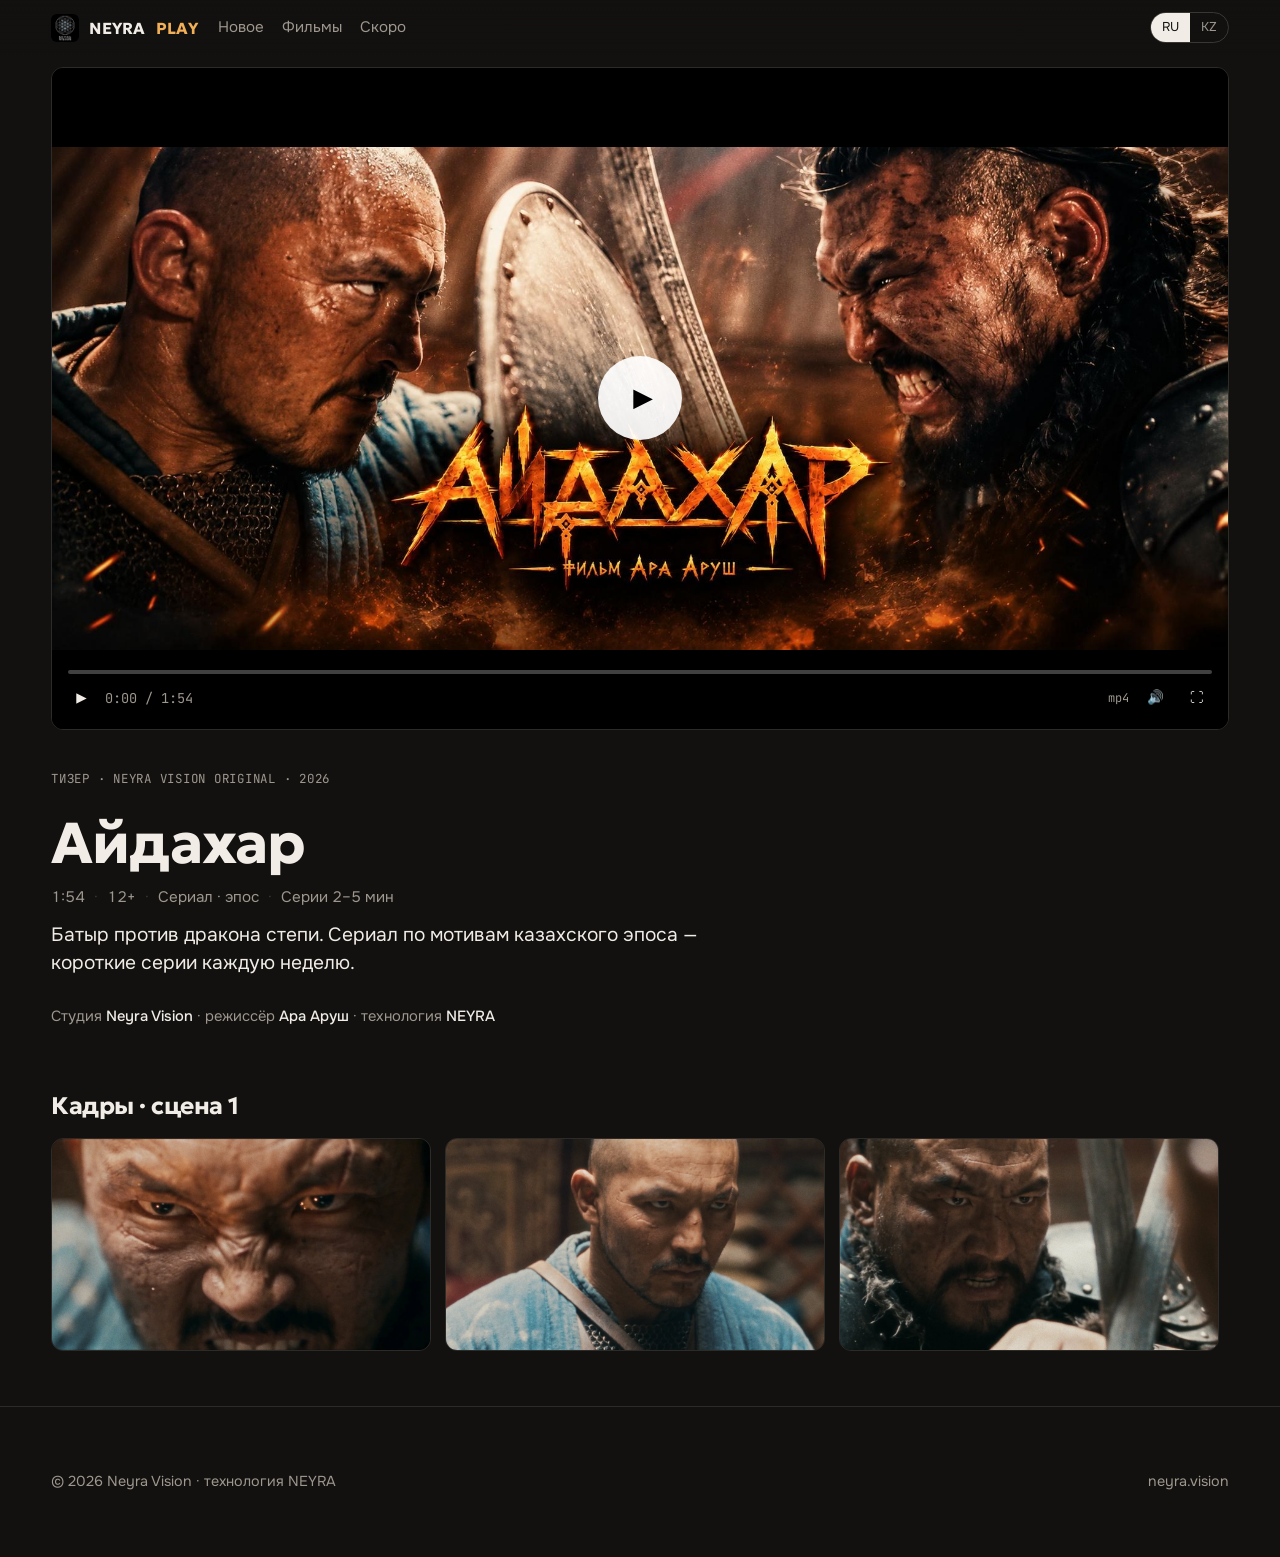
==== t/aidahar/index.html @ a883159a "01: прототип play.neyra.vision — главная, тайтлы Степной код и Айдахар, плеер HLS/mp4, RU/KZ Co-Auth" ====
<!doctype html>
<html lang="ru">
<head>
<meta charset="utf-8">
<meta name="viewport" content="width=device-width, initial-scale=1">
<title>Айдахар — тизер · Neyra Play</title>
<meta name="description" content="Тизер сериала «Айдахар» — смотреть онлайн на Neyra Play.">
<meta name="theme-color" content="#121110">
<meta property="og:title" content="Айдахар — тизер"><meta property="og:image" content="https://play.neyra.vision/media/aidahar/poster.jpg">
<link rel="icon" href="../../assets/favicon-64.png">
<link rel="preconnect" href="https://fonts.gstatic.com" crossorigin>
<link rel="stylesheet" href="../../assets/play.css">
</head>
<body>
<header class="top">
  <a class="top__logo" href="../../"><img src="../../assets/logo-nv-512.png" alt="" width="28" height="28">NEYRA <span>PLAY</span></a>
  <nav><a href="../../#novoe" data-ru="Новое" data-kz="Жаңа">Новое</a><a href="../../#filmy" data-ru="Фильмы" data-kz="Фильмдер">Фильмы</a><a href="../../#skoro" data-ru="Скоро" data-kz="Жақында">Скоро</a></nav>
  <div class="top__right"><div class="lang" role="group" aria-label="Язык"><button data-l="ru" aria-pressed="true">RU</button><button data-l="kz" aria-pressed="false">KZ</button></div></div>
</header>
<main class="wrap" style="padding-top:12px">
  <div class="player paused" data-slug="aidahar" data-mp4="../../media/aidahar/teaser.mp4">
    <video playsinline preload="metadata" poster="../../media/aidahar/poster.jpg" width="1280" height="720"></video>
    <div class="player__big"><i>▶</i></div>
    <div class="player__ui"><div class="player__bar"><i></i></div>
      <div class="player__ctl"><button data-act="play" aria-label="Играть">▶</button><span class="time">0:00 / 1:54</span><span class="sp"></span><span class="player__q">mp4</span><button data-act="mute" aria-label="Звук">🔊</button><button data-act="full" aria-label="На весь экран">⛶</button></div>
    </div>
  </div>
  <section style="padding-block:28px 8px; display:grid; gap:12px; max-width:62ch">
    <p class="mono">Тизер · Neyra Vision Original · 2026</p>
    <h1 style="font-size:clamp(2rem,1.4rem + 3vw,3.6rem)">Айдахар</h1>
    <ul class="meta num"><li>1:54</li><li>12+</li><li data-ru="Сериал · эпос" data-kz="Сериал · эпос">Сериал · эпос</li><li data-ru="Серии 2–5 мин" data-kz="2–5 мин сериялар">Серии 2–5 мин</li></ul>
    <p class="logline" data-ru="Батыр против дракона степи. Сериал по мотивам казахского эпоса — короткие серии каждую неделю." data-kz="Батыр дала айдаһарына қарсы. Қазақ эпосы негізіндегі сериал — апта сайын қысқа сериялар.">Батыр против дракона степи. Сериал по мотивам казахского эпоса — короткие серии каждую неделю.</p>
    <p class="credits-line"><span data-ru="Студия" data-kz="Студия">Студия</span> <b>Neyra Vision</b> · <span data-ru="режиссёр" data-kz="режиссер">режиссёр</span> <b>Ара Аруш</b> · <span data-ru="технология" data-kz="технологиясы">технология</span> <b>NEYRA</b></p>
  </section>
  <section id="kadry" class="row-section">
    <div class="row-head"><h2 data-ru="Кадры · сцена 1" data-kz="Кадрлар · 1-көрініс">Кадры · сцена 1</h2></div>
    <div class="row">
      <div class="card"><div class="card__frame"><img src="../../media/aidahar/s1-kadr-1.jpg" width="1280" height="720" alt="" loading="lazy"></div></div>
      <div class="card"><div class="card__frame"><img src="../../media/aidahar/s1-kadr-3.jpg" width="1280" height="720" alt="" loading="lazy"></div></div>
      <div class="card"><div class="card__frame"><img src="../../media/aidahar/s1-kadr-5.jpg" width="1280" height="720" alt="" loading="lazy"></div></div>
    </div>
  </section>
</main>
<footer><span>© 2026 Neyra Vision · <span data-ru="технология" data-kz="технологиясы">технология</span> NEYRA</span><span><a href="https://neyra.vision/">neyra.vision</a></span></footer>
<script src="../../assets/play.js" defer></script>
</body>
</html>
---- assets/play.css ----
/* play.neyra.vision · токены и вёрстка · 13.10.2026 */
@import url('https://fonts.googleapis.com/css2?family=Geologica:wght@500;700&family=Onest:wght@400;500;600&family=JetBrains+Mono:wght@400;500&display=swap');
:root{
  --bg:#121110; --bg-2:#1a1917; --surface:#201f1c; --line:#2d2b27; --line-strong:#3a3733;
  --text:#f1ede6; --muted:#9d978d; --dim:#6c675f;
  --accent:oklch(0.80 0.13 72); --accent-ink:#1a1510;
  --disp:Geologica,Onest,sans-serif; --body:Onest,system-ui,sans-serif; --mono:"JetBrains Mono",ui-monospace,monospace;
  --ease:cubic-bezier(0.16,1,0.3,1); --gutter:clamp(1rem,4vw,3.5rem); --r:12px;
  color-scheme:dark;
}
*{ box-sizing:border-box }
html{ scroll-behavior:smooth } @media (pointer:fine){ html{ overscroll-behavior:none } }
body{ margin:0; background:var(--bg); color:var(--text); font:400 16px/1.5 var(--body); -webkit-font-smoothing:antialiased }
a{ color:inherit; text-decoration:none }
img,video{ display:block; max-width:100% }
h1,h2,h3{ margin:0; font-family:var(--disp); letter-spacing:-0.02em; line-height:1.05; text-wrap:balance }
.wrap{ width:min(100% - 2*var(--gutter),1440px); margin-inline:auto }
.mono{ font-family:var(--mono); font-size:.78rem; letter-spacing:.06em; text-transform:uppercase; color:var(--muted) }
.num{ font-variant-numeric:tabular-nums }
::selection{ background:var(--accent); color:var(--accent-ink) }
:focus-visible{ outline:2px solid var(--accent); outline-offset:3px }

/* шапка */
.top{ position:sticky; top:0; z-index:30; display:flex; align-items:center; gap:20px; padding:12px var(--gutter); background:linear-gradient(to bottom,rgba(18,17,16,.95),rgba(18,17,16,.6) 70%,transparent); }
.top__logo{ display:flex; align-items:center; gap:10px; font:700 1rem var(--disp); letter-spacing:.02em }
.top__logo img{ width:28px; height:28px; border-radius:6px }
.top__logo span{ color:var(--accent) }
.top nav{ display:flex; gap:18px; font-size:.95rem; color:var(--muted) } .top nav a:hover{ color:var(--text) }
.top__right{ margin-left:auto; display:flex; gap:10px; align-items:center }
.lang{ display:flex; border:1px solid var(--line-strong); border-radius:999px; overflow:hidden; font-size:.8rem }
.lang button{ all:unset; cursor:pointer; padding:5px 11px; color:var(--muted) } .lang button[aria-pressed=true]{ background:var(--text); color:var(--bg) }
@media (max-width:700px){ .top nav{ display:none } }

/* кнопки */
.btn{ display:inline-flex; align-items:center; gap:.5em; min-height:44px; padding:.6em 1.3em; border-radius:999px; border:1px solid transparent; font:600 .95rem var(--body); cursor:pointer; transition:transform .2s var(--ease),background .2s }
.btn:active{ transform:scale(.97) }
.btn--main{ background:var(--accent); color:var(--accent-ink) }
.btn--ghost{ background:rgba(255,255,255,.08); color:var(--text); border-color:rgba(255,255,255,.18) }
.btn--ghost:hover{ background:rgba(255,255,255,.14) }

/* первый экран тайтла */
.hero{ position:relative; min-height:82svh; display:grid; align-content:end; overflow:hidden; margin-top:-64px }
.hero__art{ position:absolute; inset:0 } .hero__art img,.hero__art video{ width:100%; height:100%; object-fit:cover; object-position:center 30% }
.hero__art::after{ content:""; position:absolute; inset:0; background:linear-gradient(to top,var(--bg) 0%,color-mix(in oklch,var(--bg) 70%,transparent) 30%,transparent 60%),linear-gradient(to right,color-mix(in oklch,var(--bg) 65%,transparent),transparent 65%) }
.hero__body{ position:relative; padding-block:0 clamp(2rem,6vh,4rem); display:grid; gap:14px; max-width:60ch }
.hero h1{ font-size:clamp(2.6rem,1.4rem + 6vw,6rem); font-weight:700; text-transform:uppercase; letter-spacing:.01em; line-height:.95 }
.meta{ display:flex; flex-wrap:wrap; list-style:none; margin:0; padding:0; color:var(--muted); font-size:.95rem }
.meta li+li::before{ content:"·"; margin-inline:.6em; color:var(--line-strong) }
.logline{ margin:0; font-size:clamp(1rem,.95rem + .35vw,1.2rem); max-width:52ch; text-wrap:pretty }
.actions{ display:flex; flex-wrap:wrap; gap:.6rem; margin-top:.3rem }
.credits-line{ color:var(--muted); font-size:.92rem } .credits-line b{ color:var(--text); font-weight:500 }

/* ряды */
section.row-section{ padding-block:clamp(1.6rem,4vw,2.8rem) }
.row-head{ display:flex; align-items:baseline; gap:14px; margin-bottom:14px }
.row-head h2{ font-size:clamp(1.15rem,1rem + .8vw,1.5rem) } .row-head a{ color:var(--muted); font-size:.9rem }
.row{ display:grid; grid-auto-flow:column; grid-auto-columns:min(74vw,380px); gap:14px; overflow-x:auto; scroll-snap-type:x mandatory; scroll-padding-inline:var(--gutter); padding:4px var(--gutter) 10px; margin-inline:calc(-1*var(--gutter)); scrollbar-width:none }
.row::-webkit-scrollbar{ display:none }
.row>*{ scroll-snap-align:start }
.card{ display:grid; gap:.55rem; color:inherit }
.card__frame{ position:relative; aspect-ratio:16/9; background:var(--surface); border-radius:var(--r); overflow:hidden; border:1px solid var(--line) }
.card__frame img{ width:100%; height:100%; object-fit:cover; transition:transform .7s var(--ease) }
.card:hover .card__frame img{ transform:scale(1.04) }
.card__tag{ position:absolute; left:.6rem; top:.6rem; padding:.15em .55em; border-radius:4px; background:rgba(0,0,0,.6); font:500 .72rem var(--body); letter-spacing:.06em; text-transform:uppercase }
.card__tag--soon{ background:rgba(0,0,0,.6); color:var(--muted) }
.card__dur{ position:absolute; right:.6rem; bottom:.6rem; padding:.1em .5em; border-radius:4px; background:rgba(0,0,0,.65); font:500 .78rem var(--mono) }
.card__play{ position:absolute; inset:0; display:grid; place-items:center; opacity:0; transition:opacity .3s } .card:hover .card__play{ opacity:1 }
.card__play i{ width:52px; height:52px; border-radius:50%; background:rgba(255,255,255,.92); display:grid; place-items:center; color:#000; font-style:normal }
.card__kind{ font-size:.75rem; letter-spacing:.08em; text-transform:uppercase; color:var(--muted) }
.card__title{ font-weight:500; line-height:1.3 }
.card--soon .card__frame img{ filter:saturate(.6) brightness(.8) }

/* карта проекта / факты */
.facts{ display:grid; grid-template-columns:repeat(auto-fit,minmax(200px,1fr)); gap:1rem 2rem; margin:0 }
.facts div{ border-top:1px solid var(--line); padding-top:.6rem }
.facts dt{ font-size:.72rem; letter-spacing:.08em; text-transform:uppercase; color:var(--muted); margin-bottom:.25rem } .facts dd{ margin:0 }

/* плеер */
.player{ position:relative; aspect-ratio:16/9; background:#000; border-radius:var(--r); overflow:hidden; border:1px solid var(--line) }
.player video{ width:100%; height:100%; background:#000 }
.player__ui{ position:absolute; left:0; right:0; bottom:0; padding:28px 16px 14px; display:grid; gap:8px; background:linear-gradient(to top,rgba(0,0,0,.75),transparent); opacity:0; transition:opacity .3s }
.player:hover .player__ui,.player:focus-within .player__ui,.player.paused .player__ui{ opacity:1 }
.player__bar{ position:relative; height:4px; background:rgba(255,255,255,.25); border-radius:2px; cursor:pointer }
.player__bar i{ position:absolute; left:0; top:0; bottom:0; width:0; background:var(--accent); border-radius:2px }
.player__ctl{ display:flex; align-items:center; gap:10px; font-size:.85rem }
.player__ctl button{ all:unset; cursor:pointer; padding:6px 8px; border-radius:6px } .player__ctl button:hover{ background:rgba(255,255,255,.12) }
.player__ctl .time{ font-family:var(--mono); color:var(--muted) } .player__ctl .sp{ flex:1 }
.player__q{ font-family:var(--mono); font-size:.75rem; color:var(--muted) }
.player__big{ position:absolute; inset:0; display:grid; place-items:center; cursor:pointer } .player__big i{ width:84px; height:84px; border-radius:50%; background:rgba(255,255,255,.92); display:grid; place-items:center; font-style:normal; font-size:1.6rem; color:#000; padding-left:6px }
.player.playing .player__big{ display:none }

/* подвал */
footer{ padding:clamp(2rem,6vw,4rem) var(--gutter); color:var(--muted); font-size:.9rem; border-top:1px solid var(--line); display:flex; flex-wrap:wrap; gap:1rem 2rem; justify-content:space-between }
.sticky-cta{ display:none }
@media (max-width:700px){
  .hero{ min-height:92svh } .hero__body{ padding-bottom:5rem }
  .sticky-cta{ display:flex; position:fixed; left:0; right:0; bottom:0; z-index:40; padding:10px var(--gutter) calc(10px + env(safe-area-inset-bottom)); background:linear-gradient(to top,var(--bg) 60%,transparent); justify-content:center }
  .sticky-cta .btn{ width:100% ; justify-content:center }
}
@media (prefers-reduced-motion:reduce){ .card__frame img,.btn{ transition:none } html{ scroll-behavior:auto } }
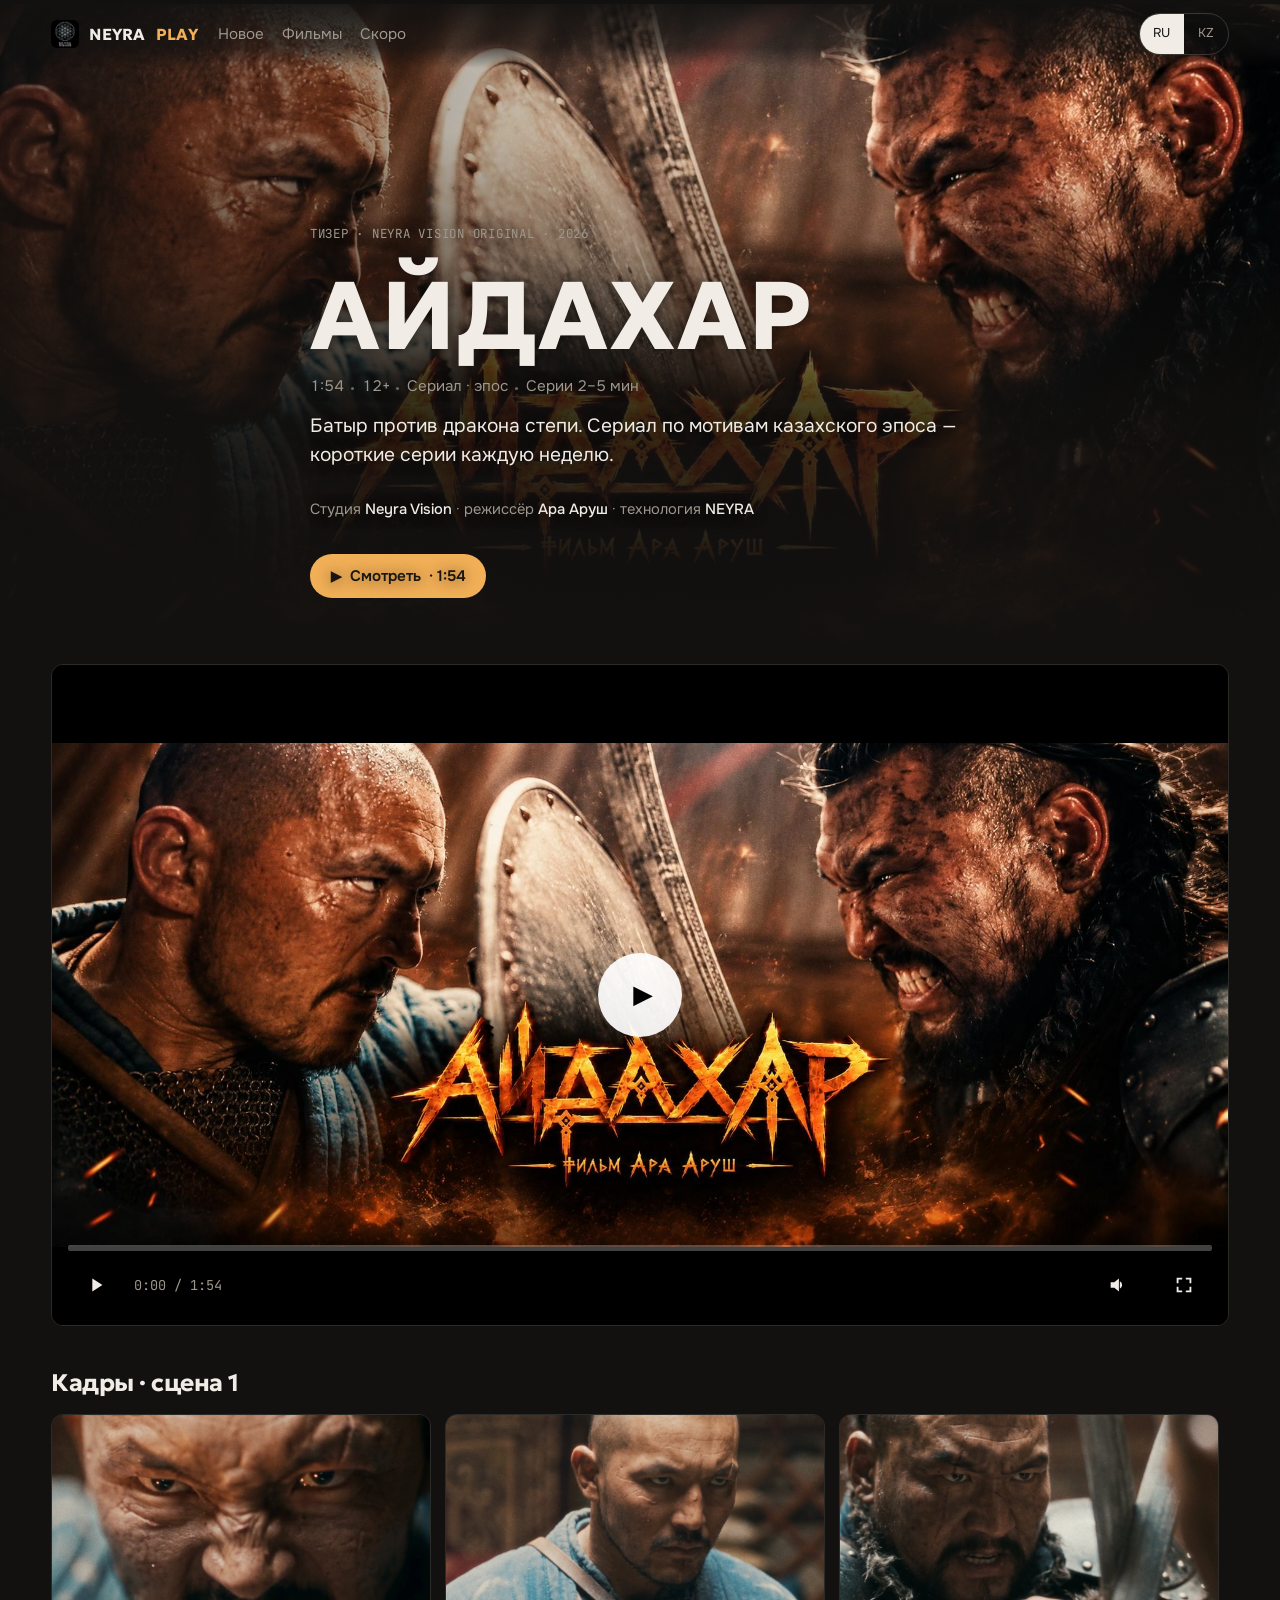
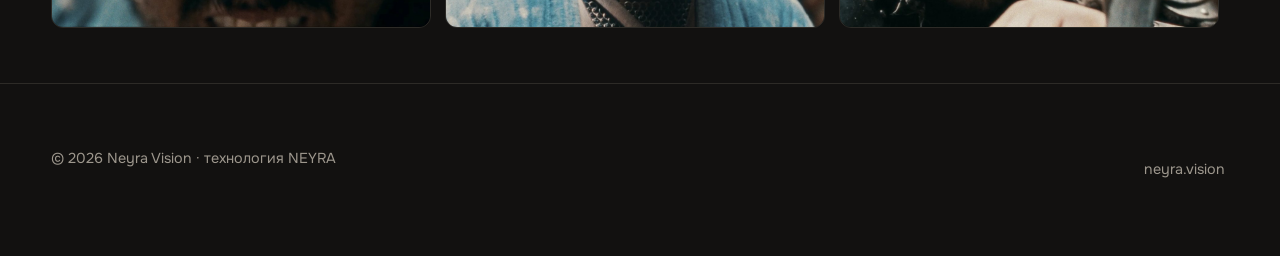
==== commit 02c50407: "02: правки по проверке Платформы — клавиатура и ошибки плеера (Платформа), липкая кнопка, цели 44px," ====
--- a/t/aidahar/index.html
+++ b/t/aidahar/index.html
@@ -17,21 +17,26 @@
   <nav><a href="../../#novoe" data-ru="Новое" data-kz="Жаңа">Новое</a><a href="../../#filmy" data-ru="Фильмы" data-kz="Фильмдер">Фильмы</a><a href="../../#skoro" data-ru="Скоро" data-kz="Жақында">Скоро</a></nav>
   <div class="top__right"><div class="lang" role="group" aria-label="Язык"><button data-l="ru" aria-pressed="true">RU</button><button data-l="kz" aria-pressed="false">KZ</button></div></div>
 </header>
-<main class="wrap" style="padding-top:12px">
-  <div class="player paused" data-slug="aidahar" data-mp4="../../media/aidahar/teaser.mp4">
-    <video playsinline preload="metadata" poster="../../media/aidahar/poster.jpg" width="1280" height="720"></video>
-    <div class="player__big"><i>▶</i></div>
-    <div class="player__ui"><div class="player__bar"><i></i></div>
-      <div class="player__ctl"><button data-act="play" aria-label="Играть">▶</button><span class="time">0:00 / 1:54</span><span class="sp"></span><span class="player__q">mp4</span><button data-act="mute" aria-label="Звук">🔊</button><button data-act="full" aria-label="На весь экран">⛶</button></div>
-    </div>
-  </div>
-  <section style="padding-block:28px 8px; display:grid; gap:12px; max-width:62ch">
+<section class="hero title-hero">
+  <div class="hero__art" aria-hidden="true"><img src="../../media/aidahar/poster.jpg" width="1280" height="720" alt="" fetchpriority="high"></div>
+  <div class="wrap hero__body">
     <p class="mono">Тизер · Neyra Vision Original · 2026</p>
-    <h1 style="font-size:clamp(2rem,1.4rem + 3vw,3.6rem)">Айдахар</h1>
+    <h1 >Айдахар</h1>
     <ul class="meta num"><li>1:54</li><li>12+</li><li data-ru="Сериал · эпос" data-kz="Сериал · эпос">Сериал · эпос</li><li data-ru="Серии 2–5 мин" data-kz="2–5 мин сериялар">Серии 2–5 мин</li></ul>
     <p class="logline" data-ru="Батыр против дракона степи. Сериал по мотивам казахского эпоса — короткие серии каждую неделю." data-kz="Батыр дала айдаһарына қарсы. Қазақ эпосы негізіндегі сериал — апта сайын қысқа сериялар.">Батыр против дракона степи. Сериал по мотивам казахского эпоса — короткие серии каждую неделю.</p>
     <p class="credits-line"><span data-ru="Студия" data-kz="Студия">Студия</span> <b>Neyra Vision</b> · <span data-ru="режиссёр" data-kz="режиссер">режиссёр</span> <b>Ара Аруш</b> · <span data-ru="технология" data-kz="технологиясы">технология</span> <b>NEYRA</b></p>
-  </section>
+    <div class="actions"><a class="btn btn--main" href="#watch" data-watch>▶ <span data-ru="Смотреть" data-kz="Көру">Смотреть</span> · 1:54</a></div>
+  </div>
+</section>
+<main class="wrap" style="padding-top:12px">
+  <div id="watch" class="player paused" data-slug="aidahar" data-mp4="../../media/aidahar/teaser.mp4">
+    <video playsinline preload="metadata" poster="../../media/aidahar/poster.jpg" width="1280" height="720"></video>
+    <div class="player__big"><i>▶</i></div>
+    <div class="player__msg" role="alert" data-ru="Видео не загрузилось. Обновите страницу." data-kz="Бейне жүктелмеді. Бетті жаңартыңыз.">Видео не загрузилось. Обновите страницу.</div>
+    <div class="player__ui"><div class="player__bar" role="slider" tabindex="0" aria-label="Перемотка" aria-valuemin="0" aria-valuemax="0" aria-valuenow="0"><i></i></div>
+      <div class="player__ctl"><button data-act="play" aria-label="Играть"><svg viewBox="0 0 24 24" aria-hidden="true"><path d="M8 5v14l11-7z"/></svg></button><span class="time">0:00 / 1:54</span><span class="sp"></span><button data-act="mute" aria-label="Без звука" aria-pressed="false"><svg viewBox="0 0 24 24" aria-hidden="true"><path d="M4 9v6h4l5 4V5L8 9zm12.5 3a4.5 4.5 0 0 0-2.5-4v8a4.5 4.5 0 0 0 2.5-4z"/></svg></button><button data-act="full" aria-label="На весь экран"><svg viewBox="0 0 24 24" aria-hidden="true"><path d="M4 4h6v2H6v4H4zm10 0h6v6h-2V6h-4zM4 14h2v4h4v2H4zm14 4v-4h2v6h-6v-2z"/></svg></button></div>
+    </div>
+  </div>
   <section id="kadry" class="row-section">
     <div class="row-head"><h2 data-ru="Кадры · сцена 1" data-kz="Кадрлар · 1-көрініс">Кадры · сцена 1</h2></div>
     <div class="row">
--- a/assets/play.css
+++ b/assets/play.css
@@ -22,13 +22,13 @@
 
 /* шапка */
 .top{ position:sticky; top:0; z-index:30; display:flex; align-items:center; gap:20px; padding:12px var(--gutter); background:linear-gradient(to bottom,rgba(18,17,16,.95),rgba(18,17,16,.6) 70%,transparent); }
-.top__logo{ display:flex; align-items:center; gap:10px; font:700 1rem var(--disp); letter-spacing:.02em }
+.top__logo{ display:flex; align-items:center; gap:10px; min-height:44px; font:700 1rem var(--disp); letter-spacing:.02em }
 .top__logo img{ width:28px; height:28px; border-radius:6px }
 .top__logo span{ color:var(--accent) }
 .top nav{ display:flex; gap:18px; font-size:.95rem; color:var(--muted) } .top nav a:hover{ color:var(--text) }
 .top__right{ margin-left:auto; display:flex; gap:10px; align-items:center }
 .lang{ display:flex; border:1px solid var(--line-strong); border-radius:999px; overflow:hidden; font-size:.8rem }
-.lang button{ all:unset; cursor:pointer; padding:5px 11px; color:var(--muted) } .lang button[aria-pressed=true]{ background:var(--text); color:var(--bg) }
+.lang button{ all:unset; cursor:pointer; min-width:44px; min-height:40px; display:grid; place-items:center; color:var(--muted) } .lang button[aria-pressed=true]{ background:var(--text); color:var(--bg) }
 @media (max-width:700px){ .top nav{ display:none } }
 
 /* кнопки */
@@ -41,11 +41,12 @@
 /* первый экран тайтла */
 .hero{ position:relative; min-height:82svh; display:grid; align-content:end; overflow:hidden; margin-top:-64px }
 .hero__art{ position:absolute; inset:0 } .hero__art img,.hero__art video{ width:100%; height:100%; object-fit:cover; object-position:center 30% }
-.hero__art::after{ content:""; position:absolute; inset:0; background:linear-gradient(to top,var(--bg) 0%,color-mix(in oklch,var(--bg) 70%,transparent) 30%,transparent 60%),linear-gradient(to right,color-mix(in oklch,var(--bg) 65%,transparent),transparent 65%) }
-.hero__body{ position:relative; padding-block:0 clamp(2rem,6vh,4rem); display:grid; gap:14px; max-width:60ch }
+.hero__art::after{ content:""; position:absolute; inset:0; background:linear-gradient(to top,var(--bg) 0%,color-mix(in oklch,var(--bg) 78%,transparent) 38%,color-mix(in oklch,var(--bg) 25%,transparent) 62%,transparent 80%),linear-gradient(to right,color-mix(in oklch,var(--bg) 65%,transparent),transparent 65%) }
+.hero__body{ position:relative; text-shadow:0 1px 14px rgba(0,0,0,.55); padding-block:0 clamp(2rem,6vh,4rem); display:grid; gap:14px; max-width:60ch }
 .hero h1{ font-size:clamp(2.6rem,1.4rem + 6vw,6rem); font-weight:700; text-transform:uppercase; letter-spacing:.01em; line-height:.95 }
 .meta{ display:flex; flex-wrap:wrap; list-style:none; margin:0; padding:0; color:var(--muted); font-size:.95rem }
-.meta li+li::before{ content:"·"; margin-inline:.6em; color:var(--line-strong) }
+/* точка-разделитель у начала строки уходит в обрезанное поле слева — при переносе строка не начинается с точки */
+.meta{ row-gap:.2rem; margin-left:-1.1rem; clip-path:inset(-4px 0 -4px 1.1rem) } .meta li{ white-space:nowrap; position:relative; padding-left:1.1rem } .meta li::before{ content:""; position:absolute; left:.42rem; top:50%; width:3px; height:3px; border-radius:50%; background:var(--dim) }
 .logline{ margin:0; font-size:clamp(1rem,.95rem + .35vw,1.2rem); max-width:52ch; text-wrap:pretty }
 .actions{ display:flex; flex-wrap:wrap; gap:.6rem; margin-top:.3rem }
 .credits-line{ color:var(--muted); font-size:.92rem } .credits-line b{ color:var(--text); font-weight:500 }
@@ -53,7 +54,7 @@
 /* ряды */
 section.row-section{ padding-block:clamp(1.6rem,4vw,2.8rem) }
 .row-head{ display:flex; align-items:baseline; gap:14px; margin-bottom:14px }
-.row-head h2{ font-size:clamp(1.15rem,1rem + .8vw,1.5rem) } .row-head a{ color:var(--muted); font-size:.9rem }
+.row-head h2{ font-size:clamp(1.15rem,1rem + .8vw,1.5rem) } .row-head a{ color:var(--muted); font-size:.9rem; min-height:44px; display:inline-flex; align-items:center }
 .row{ display:grid; grid-auto-flow:column; grid-auto-columns:min(74vw,380px); gap:14px; overflow-x:auto; scroll-snap-type:x mandatory; scroll-padding-inline:var(--gutter); padding:4px var(--gutter) 10px; margin-inline:calc(-1*var(--gutter)); scrollbar-width:none }
 .row::-webkit-scrollbar{ display:none }
 .row>*{ scroll-snap-align:start }
@@ -85,16 +86,23 @@
 .player__ctl{ display:flex; align-items:center; gap:10px; font-size:.85rem }
 .player__ctl button{ all:unset; cursor:pointer; padding:6px 8px; border-radius:6px } .player__ctl button:hover{ background:rgba(255,255,255,.12) }
 .player__ctl .time{ font-family:var(--mono); color:var(--muted) } .player__ctl .sp{ flex:1 }
-.player__q{ font-family:var(--mono); font-size:.75rem; color:var(--muted) }
+.player__bar:focus-visible{ outline:2px solid var(--accent); outline-offset:4px }
+.player__bar{ height:6px; touch-action:none } .player__bar::before{ content:""; position:absolute; inset:-10px 0 }
+.player__ctl button{ min-width:40px; min-height:40px; display:grid; place-items:center } .player__ctl svg{ width:22px; height:22px; fill:currentColor }
+.player__msg{ display:none; position:absolute; inset:0; place-items:center; text-align:center; padding:24px; background:rgba(0,0,0,.6); font-size:1rem }
+.player.failed .player__msg{ display:grid } .player.failed .player__big,.player.failed .player__ui{ display:none }
+.title-hero{ min-height:72svh }
 .player__big{ position:absolute; inset:0; display:grid; place-items:center; cursor:pointer } .player__big i{ width:84px; height:84px; border-radius:50%; background:rgba(255,255,255,.92); display:grid; place-items:center; font-style:normal; font-size:1.6rem; color:#000; padding-left:6px }
 .player.playing .player__big{ display:none }
 
 /* подвал */
+footer a{ display:inline-flex; align-items:center; min-height:44px; padding-inline:4px }
 footer{ padding:clamp(2rem,6vw,4rem) var(--gutter); color:var(--muted); font-size:.9rem; border-top:1px solid var(--line); display:flex; flex-wrap:wrap; gap:1rem 2rem; justify-content:space-between }
 .sticky-cta{ display:none }
 @media (max-width:700px){
   .hero{ min-height:92svh } .hero__body{ padding-bottom:5rem }
-  .sticky-cta{ display:flex; position:fixed; left:0; right:0; bottom:0; z-index:40; padding:10px var(--gutter) calc(10px + env(safe-area-inset-bottom)); background:linear-gradient(to top,var(--bg) 60%,transparent); justify-content:center }
+  .sticky-cta{ display:flex; position:fixed; transform:translateY(110%); transition:transform .35s var(--ease); left:0; right:0; bottom:0; z-index:40; padding:10px var(--gutter) calc(10px + env(safe-area-inset-bottom)); background:linear-gradient(to top,var(--bg) 60%,transparent); justify-content:center }
   .sticky-cta .btn{ width:100% ; justify-content:center }
+  .sticky-cta.on{ transform:none }
 }
 @media (prefers-reduced-motion:reduce){ .card__frame img,.btn{ transition:none } html{ scroll-behavior:auto } }
